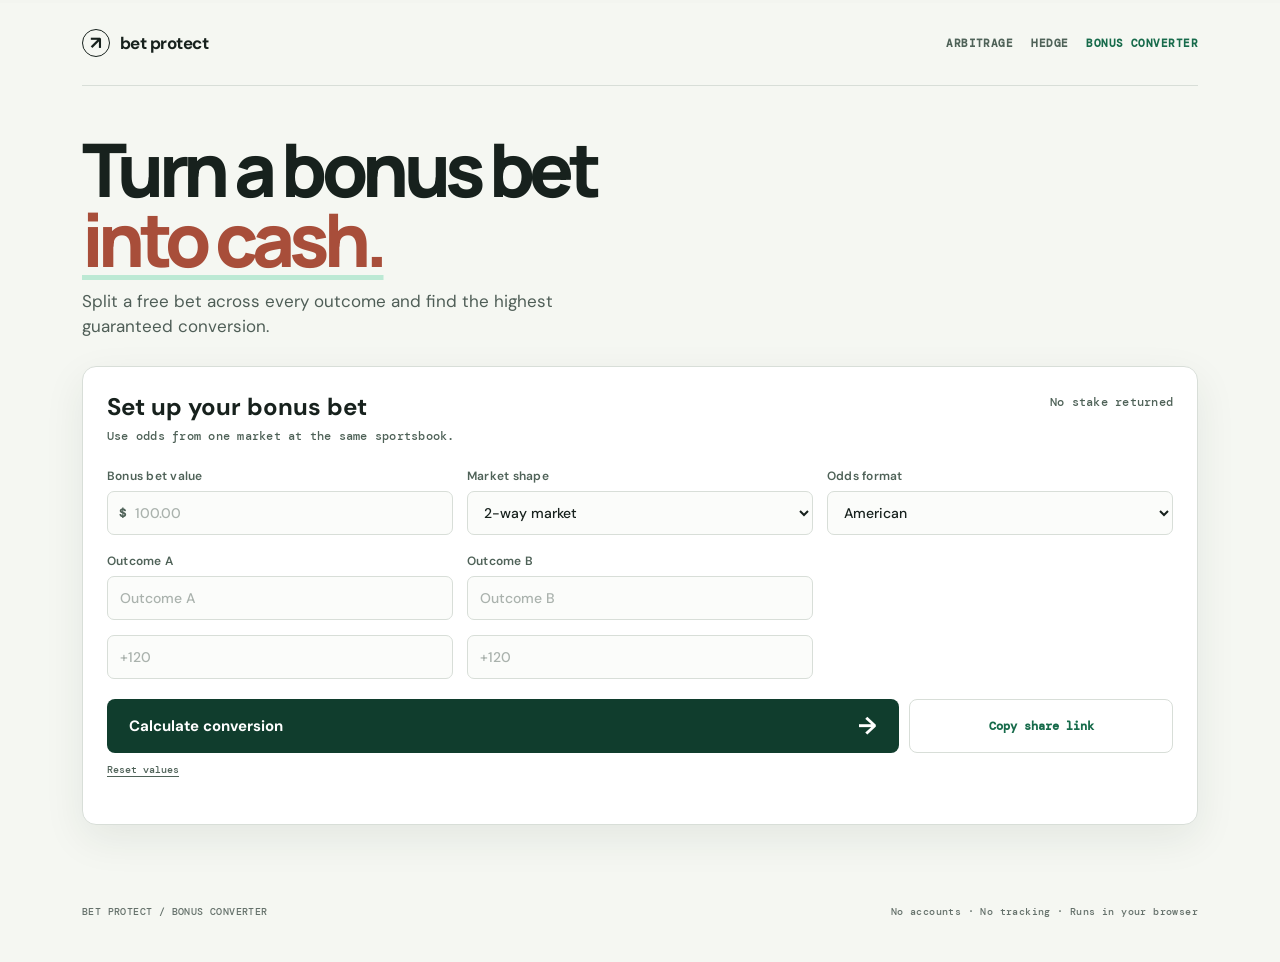
==== bonus.html @ 92ddc576 "added bonus bet conversion calc" ====
<!doctype html>
<html lang="en">
  <head>
    <meta charset="UTF-8" />
    <meta name="viewport" content="width=device-width, initial-scale=1" />
    <meta name="description" content="Maximize the conversion of a bonus bet across two-way and three-way markets." />
    <title>Bet Protect — Bonus bet converter</title>
    <link rel="icon" href="assets/favicon.svg" type="image/svg+xml" />
    <link rel="stylesheet" href="styles.css" />
  </head>
  <body>
    <main class="shell bonus-shell">
      <header class="topbar">
        <a class="brand" href="index.html"><span class="brand-mark" aria-hidden="true">↗</span><span>bet protect</span></a>
        <nav class="tool-nav" aria-label="Tools"><a href="index.html">Arbitrage</a><a href="hedge.html">Hedge</a><a class="active" href="bonus.html" aria-current="page">Bonus converter</a></nav>
      </header>
      <section class="intro bonus-intro" aria-labelledby="bonus-title">
        <div><h1 id="bonus-title">Turn a bonus bet<br /><em>into cash.</em></h1><p class="lede">Split a free bet across every outcome and find the highest guaranteed conversion.</p></div>
      </section>
      <form id="bonus-form" class="bonus-form" novalidate>
        <section class="panel bonus-input-panel" aria-label="Bonus bet details">
          <div class="section-heading"><div><h2>Set up your bonus bet</h2><p class="muted">Use odds from one market at the same sportsbook.</p></div><span class="muted">No stake returned</span></div>
          <div class="bonus-controls">
            <label class="field"><span>Bonus bet value</span><div class="input-prefix"><span>$</span><input id="bonus-amount" type="number" min="0.01" step="0.01" placeholder="100.00" required /></div></label>
            <label class="field"><span>Market shape</span><select id="market-shape"><option value="2">2-way market</option><option value="3">3-way market</option></select></label>
            <label class="field"><span>Odds format</span><select id="bonus-format"><option value="american">American</option><option value="decimal">Decimal</option></select></label>
          </div>
          <div id="bonus-outcomes" class="bonus-outcomes"></div>
          <div class="form-actions"><button class="calculate-button" type="submit"><span>Calculate conversion</span><span class="button-arrow" aria-hidden="true">→</span></button><button id="bonus-share-button" class="share-button" type="button">Copy share link</button><button id="bonus-reset" class="bonus-reset-button" type="button">Reset values</button><span id="bonus-share-status" class="share-status" role="status" aria-live="polite"></span><span id="bonus-error" class="share-status error-message" role="alert" aria-live="polite" hidden></span></div>
        </section>
      </form>
      <section id="bonus-results" class="bonus-results" aria-live="polite" hidden>
        <div class="results-heading"><div><h2>Conversion plan</h2><p id="bonus-result-note" class="result-note">The allocation equalizes your net profit whichever outcome wins.</p></div><span class="result-badge">GUARANTEED CONVERSION</span></div>
        <div class="bonus-hero panel"><div><span class="eyebrow">GUARANTEED CASH VALUE</span><strong id="guaranteed-cash">+$0.00</strong></div><div class="bonus-hero-stats"><span><small>Conversion rate</small><b id="conversion-rate">0.00%</b></span><span><small>Bonus value</small><b id="result-bonus">$0.00</b></span></div></div>
        <div id="bonus-result-grid" class="bonus-result-grid"></div>
        <details class="panel bonus-explainer"><summary><strong>How the conversion is calculated</strong><span class="muted">Math details</span><span class="disclosure-icon" aria-hidden="true"></span></summary><div id="bonus-math" class="bonus-math"></div></details>
      </section>
      <footer><span>BET PROTECT / BONUS CONVERTER</span><span>No accounts · No tracking · Runs in your browser</span></footer>
    </main>
    <script src="bonus.js"></script>
  </body>
</html>
---- styles.css ----
@import url('https://fonts.googleapis.com/css2?family=DM+Mono:wght@400;500&family=DM+Sans:wght@400;500;600;700&family=Manrope:wght@700;800&display=swap');

:root { --ink:#17211d; --muted:#4f6258; --line:#d8ded8; --paper:#f5f7f2; --surface:#fff; --mint:#bce9d4; --green:#176b4b; --deep:#103d2d; --coral:#ef7e62; --coral-ink:#a84e3a; --muted-light:#65716b; --shadow:0 14px 40px rgba(21,46,35,.08); }
* { box-sizing:border-box; }
html { scroll-behavior:smooth; }
body { margin:0; color:var(--ink); background:var(--paper); font-family:'DM Sans',system-ui,sans-serif; }
body::before { content:''; position:fixed; inset:0; pointer-events:none; opacity:.32; background:#eef2ec; clip-path:inset(0 0 99.7% 0); }
.shell { position:relative; max-width:1180px; margin:auto; padding:0 32px 44px; }
.topbar { height:86px; display:flex; align-items:center; justify-content:space-between; border-bottom:1px solid var(--line); }
.brand { display:flex; align-items:center; gap:10px; color:var(--ink); text-decoration:none; font-weight:700; letter-spacing:-.03em; font-size:17px; }
.tool-link { color:var(--green); text-decoration:none; font:500 11px 'DM Mono',monospace; }.tool-link:hover { color:var(--coral-ink); }
.brand-mark { display:grid; place-items:center; width:28px; height:28px; border:1px solid var(--ink); border-radius:50%; font-size:18px; line-height:1; }
.status,.muted { color:var(--muted); font:500 11px 'DM Mono',monospace; letter-spacing:.02em; }
.status { display:flex; align-items:center; gap:8px; }.status-dot { width:7px; height:7px; border-radius:50%; background:#43a976; }
.intro { display:flex; justify-content:flex-start; gap:42px; max-width:820px; padding:48px 0 36px; align-items:end; }
h1,h2,h3,p { margin-top:0; } h1 { margin-bottom:16px; font:800 clamp(44px,5.8vw,74px)/.94 Manrope,sans-serif; letter-spacing:-.075em; } h1 em { color:var(--coral); font-style:normal; }
.lede { max-width:520px; margin:0; font-size:17px; line-height:1.45; color:#4f5e57; }
.intro-note { max-width:270px; padding:17px 0 0 20px; border-left:1px solid var(--coral); color:var(--muted); font-size:13px; line-height:1.5; }.intro-note p { margin:0; }.intro-note strong { color:var(--ink); }.note-icon { display:block; margin-bottom:10px; color:var(--coral); font-size:20px; }
.market-grid { display:grid; grid-template-columns:minmax(0,1fr) 54px minmax(0,1fr); align-items:stretch; gap:10px; }.bet-panel,.panel { background:var(--surface); border:1px solid var(--line); border-radius:14px; box-shadow:var(--shadow); }.bet-panel { padding:28px; min-width:0; }.bet-panel legend { width:100%; padding:0; margin-bottom:25px; font-size:15px; font-weight:700; }.panel-index { margin-right:12px; color:var(--coral); font:500 11px 'DM Mono',monospace; }.versus { display:grid; place-items:center; color:var(--green); font:700 10px 'DM Mono',monospace; }.versus span { position:relative; isolation:isolate; display:grid; place-items:center; min-width:54px; min-height:42px; padding:9px 13px; letter-spacing:.08em; }.versus span::before,.versus span::after { content:""; position:absolute; inset:0; border:2px solid var(--mint); border-radius:47% 53% 51% 49% / 54% 46% 55% 45%; pointer-events:none; z-index:-1; }.versus span::before { transform:rotate(-7deg); }.versus span::after { inset:-2px -1px 1px -1px; border-width:1px; opacity:.8; border-radius:53% 47% 46% 54% / 47% 55% 45% 53%; transform:rotate(6deg); }
.field-grid { display:grid; grid-template-columns:1fr 1fr; gap:17px 14px; }.field { display:grid; gap:7px; min-width:0; }.field.full { grid-column:1/-1; }.field span:first-child { color:var(--muted); font-size:11px; font-weight:600; letter-spacing:.02em; }.field small { font-weight:400; color:#9aa39e; }
.bet-panel > .field-grid > .field:nth-child(2) { grid-column:1/-1; margin-top:4px; padding-top:18px; border-top:1px solid var(--line); }.bet-panel > .field-grid > .field:nth-child(2)::before { content:'Outcomes'; display:block; margin-bottom:4px; color:var(--green); font:500 10px 'DM Mono',monospace; text-transform:uppercase; letter-spacing:.1em; }.bet-panel > .field-grid > .field:nth-child(5) { grid-column:1/-1; margin-top:4px; padding-top:18px; border-top:1px solid var(--line); }.bet-panel > .field-grid > .field:nth-child(5)::before { content:'Boost settings'; display:block; margin-bottom:4px; color:var(--green); font:500 10px 'DM Mono',monospace; text-transform:uppercase; letter-spacing:.1em; }
.boost-math { grid-column:1/-1; display:block; margin-top:8px; padding:12px 14px; border-radius:8px; background:#e8f5ec; color:var(--green) !important; font:700 16px/1.35 'DM Mono',monospace !important; letter-spacing:-.03em; }
.second-outcome { margin-top:20px; padding-top:16px; border-top:1px solid var(--line); }.second-outcome-title { display:block; margin-bottom:12px; color:var(--green); font:500 10px 'DM Mono',monospace; text-transform:uppercase; letter-spacing:.08em; }.second-outcome-grid { display:grid; grid-template-columns:1.4fr 1fr; gap:12px; }.second-outcome-grid .field:nth-child(3) { display:none; }
.book-settings,.outcomes-settings { margin-top:22px; padding-top:18px; border-top:1px solid var(--line); }.subsection-label { display:block; color:var(--green); font:500 10px 'DM Mono',monospace; text-transform:uppercase; letter-spacing:.1em; }.subsection-label small { color:var(--muted); font:500 10px 'DM Mono',monospace; letter-spacing:0; text-transform:none; }.settings-row { display:grid; grid-template-columns:1fr 1fr 1fr; gap:12px; margin-top:12px; }.outcomes-heading { display:flex; justify-content:space-between; align-items:end; gap:12px; }.compact-format { display:grid; gap:6px; width:132px; }.compact-format span { color:var(--muted); font-size:10px; }.compact-format select { min-height:36px; padding:0 8px; font-size:12px; }.outcome-table-head { display:grid; grid-template-columns:1.4fr 1fr 1fr; gap:12px; margin-top:16px; padding:0 12px 6px; color:var(--muted); font:500 10px 'DM Mono',monospace; text-transform:uppercase; letter-spacing:.05em; }.outcome-table-head span:last-child { color:var(--green); }.outcome-row { display:grid; grid-template-columns:1.4fr 1fr 1fr; gap:12px; align-items:end; margin-top:8px; padding:12px; border:1px solid var(--line); border-radius:8px; background:#fbfcfa; }.outcome-row input { background:#fff; }.boosted-value { display:flex; align-items:center; min-height:44px; padding:0 12px; border-radius:7px; background:#e8f5ec; color:var(--green); font:700 16px 'DM Mono',monospace; }.boosted-value.updated { animation:value-pop .38s ease-out; }.outcomes-settings .boosted-preview { display:block; margin:14px 0 0; padding:12px 14px; border-radius:8px; background:#f5f8f4; color:#405048; font:500 13px/1.8 'DM Mono',monospace; letter-spacing:-.02em; white-space:normal; }.outcomes-settings .boosted-preview span { display:block; }.outcomes-settings .boosted-preview[hidden] { display:none !important; }.outcome-info { margin-left:4px; vertical-align:middle; }
.market-group + .market-group { margin-top:24px; padding-top:20px; border-top:1px solid var(--line); }.market-name { margin-bottom:14px; }.market-name input { background:#fff; }.add-market { position:relative; isolation:isolate; overflow:hidden; width:100%; margin-top:16px; padding:11px 14px; border:1px dashed var(--green); border-radius:7px; background:transparent; color:var(--green); cursor:pointer; font:600 12px 'DM Mono',monospace; transition:border-color .18s,color .18s,transform .18s; }.add-market::before { content:''; position:absolute; z-index:-1; top:-80%; bottom:-80%; left:-28%; width:22%; background:var(--mint); opacity:.8; transform:skewX(-18deg) translateX(0); transition:transform .65s cubic-bezier(.16,1,.3,1); }.add-market:hover { border-color:var(--green); color:var(--green); background:#f1fbf5; transform:translateY(-1px); }.add-market:hover::before { transform:skewX(-18deg) translateX(620%); }.remove-market { position:relative; isolation:isolate; overflow:hidden; align-self:flex-end; margin-top:14px; padding:5px 8px; border:1px solid var(--line); border-radius:6px; background:transparent; color:var(--muted); cursor:pointer; font:500 10px 'DM Mono',monospace; text-transform:uppercase; letter-spacing:.03em; transition:border-color .18s,color .18s,transform .18s; }.remove-market::before { content:''; position:absolute; z-index:-1; top:-80%; bottom:-80%; left:-28%; width:22%; background:var(--coral); opacity:.7; transform:skewX(-18deg) translateX(0); transition:transform .65s cubic-bezier(.16,1,.3,1); }.remove-market:hover { border-color:var(--coral); color:var(--coral-ink); background:#fff7f4; transform:translateY(-1px); }.remove-market:hover::before { transform:skewX(-18deg) translateX(620%); }
.market-group + .market-group .outcomes-heading { display:none; }
.market-group { display:flex; flex-direction:column; max-height:1200px; overflow:hidden; opacity:1; transition:max-height .32s cubic-bezier(.16,1,.3,1),opacity .22s ease,margin .32s ease,padding .32s ease; }.market-group.market-removing { max-height:0; opacity:0; margin-top:0; padding-top:0; }.market-group.market-enter { animation:market-enter .34s cubic-bezier(.16,1,.3,1) both; }.market-group .outcomes-heading { order:0; align-items:flex-start; min-height:36px; }.market-group .market-name { order:1; }.market-group .outcome-table-head { order:2; }.market-group .outcome-row { order:3; }.market-group .boosted-preview { order:4; }
@keyframes market-enter { from { opacity:0; transform:translateY(-10px); } to { opacity:1; transform:none; } }
.info-button { width:18px; height:18px; margin-left:4px; padding:0; border:1px solid var(--green); border-radius:50%; background:transparent; color:var(--green); cursor:pointer; font:700 11px/16px 'DM Sans',sans-serif; text-transform:none; }.boosted-preview { margin-left:10px; color:var(--muted); font:400 10px 'DM Mono',monospace; text-transform:none; letter-spacing:0; }
.boosted-line { display:flex; align-items:center; gap:8px; margin-top:14px; }.boosted-line .boost-math { flex:1; margin:0; }.boosted-line .info-button { flex:none; margin:0; }
.reset-book { position:relative; isolation:isolate; overflow:hidden; float:right; padding:5px 8px; border:1px solid var(--line); border-radius:6px; background:transparent; color:var(--muted); cursor:pointer; font:500 10px 'DM Mono',monospace; text-transform:uppercase; letter-spacing:.03em; transition:border-color .18s,color .18s,transform .18s; }.reset-book::before { content:''; position:absolute; z-index:-1; top:-80%; bottom:-80%; left:-28%; width:22%; background:var(--coral); opacity:.7; transform:skewX(-18deg) translateX(0); transition:transform .65s cubic-bezier(.16,1,.3,1); }.reset-book:hover { border-color:var(--coral); color:#a84e3a; background:#fff7f4; transform:translateY(-1px); }.reset-book:hover::before { transform:skewX(-18deg) translateX(620%); }
input,select { width:100%; min-height:44px; border:1px solid var(--line); border-radius:7px; background:#fbfcfa; color:var(--ink); padding:0 12px; outline:none; font:500 14px 'DM Sans',sans-serif; transition:border-color .18s,box-shadow .18s,background .18s; } input:focus,select:focus { border-color:var(--green); background:white; box-shadow:0 0 0 3px rgba(23,107,75,.12); } input::placeholder { color:#aab2ad; }.input-prefix,.input-suffix { position:relative; }.input-prefix > span,.input-suffix > span { position:absolute; top:50%; transform:translateY(-50%); color:var(--muted); font:500 12px 'DM Mono',monospace; z-index:1; }.input-prefix > span { left:12px; }.input-prefix input { padding-left:27px; }.input-suffix > span { right:12px; }.input-suffix input { padding-right:29px; }
.book-picker { position:relative; }.book-native-select { position:absolute; width:1px; height:1px; opacity:0; pointer-events:none; }.book-trigger { width:100%; min-height:44px; display:flex; align-items:center; gap:10px; padding:4px 12px 4px 8px; border:1px solid var(--line); border-radius:7px; background:#fbfcfa; color:var(--ink); cursor:pointer; text-align:left; font:500 14px 'DM Sans',sans-serif; }.book-trigger:focus,.book-picker.is-open .book-trigger { border-color:var(--green); background:white; box-shadow:0 0 0 3px rgba(23,107,75,.12); outline:none; }.book-logo { width:34px; height:34px; display:grid; place-items:center; flex:none; color:var(--coral); font:800 11px Manrope,sans-serif; letter-spacing:-.04em; pointer-events:none; overflow:hidden; }.book-logo img { width:34px; height:34px; display:block; object-fit:cover; border-radius:9px; }.logo-generic { width:34px; height:34px; border:1px solid #e0e5df; border-radius:9px; background:#fff4ef; }.book-chevron { width:8px; height:8px; flex:none; margin: -4px 2px 0 auto; border-right:1.5px solid var(--muted); border-bottom:1.5px solid var(--muted); transform:rotate(45deg); font-size:0; }.book-menu { position:absolute; z-index:10; top:calc(100% + 6px); left:0; right:0; display:none; padding:6px; border:1px solid var(--line); border-radius:9px; background:white; box-shadow:0 16px 34px rgba(21,46,35,.15); }.book-picker.is-open .book-menu { display:grid; gap:2px; }.book-option { display:flex; align-items:center; gap:10px; width:100%; padding:6px; border:0; border-radius:6px; background:transparent; color:var(--ink); cursor:pointer; text-align:left; font:500 13px 'DM Sans',sans-serif; }.book-option:hover,.book-option[aria-selected="true"] { background:#eef6f0; }.book-option .book-logo { width:30px; height:30px; }.book-option .book-logo img { width:30px; height:30px; }
.controls { display:flex; align-items:center; justify-content:space-between; gap:34px; margin-top:20px; padding:20px 25px; }.control-copy { display:flex; gap:12px; align-items:flex-start; }.control-copy strong { font-size:14px; }.control-copy p { margin:4px 0 0; color:var(--muted); font-size:12px; }.control-fields { display:flex; gap:15px; width:390px; }.control-fields .field { flex:1; }.form-actions { display:grid; grid-template-columns:3fr 1fr; gap:10px; align-items:center; margin-top:20px; }.calculate-button { position:relative; isolation:isolate; overflow:hidden; width:100%; height:54px; padding:19px 22px; border:0; border-radius:8px; background:var(--deep); color:white; display:flex; justify-content:space-between; align-items:center; cursor:pointer; font:700 15px 'DM Sans',sans-serif; transition:transform .18s,background .18s,box-shadow .18s; }.calculate-button::before { content:''; position:absolute; z-index:-1; top:-40%; bottom:-40%; left:-28%; width:22%; background:var(--mint); opacity:.75; transform:skewX(-18deg) translateX(0); transition:transform .65s cubic-bezier(.16,1,.3,1); }.calculate-button:hover { background:var(--green); transform:translateY(-2px); box-shadow:0 12px 24px rgba(16,61,45,.18); }.calculate-button:hover::before { transform:skewX(-18deg) translateX(620%); }.calculate-button > span { position:relative; z-index:1; }.button-arrow { font-size:24px; line-height:12px; }.share-button { width:100%; height:54px; padding:0 18px; border:1px solid var(--line); border-radius:8px; background:#fff; color:var(--green); cursor:pointer; font:600 12px 'DM Mono',monospace; transition:background .18s,border-color .18s,transform .18s; }.share-button:hover { background:#edf8f0; border-color:#8bd8ae; transform:translateY(-1px); }.share-status { grid-column:1/-1; min-height:14px; color:var(--green); font:500 10px 'DM Mono',monospace; }
.results { padding-top:86px; animation:rise .55s ease-out both; }.results-heading { display:flex; justify-content:space-between; align-items:end; gap:24px; margin-bottom:18px; }.results-heading h2 { margin:0; font:800 38px/1 Manrope,sans-serif; letter-spacing:-.06em; }.result-note { margin:9px 0 0; color:var(--muted); font-size:13px; }.badge,.check-status { display:inline-flex; align-items:center; padding:8px 10px; border-radius:99px; color:var(--green); background:#dff4e9; font:500 10px 'DM Mono',monospace; text-transform:uppercase; letter-spacing:.04em; }.badge.no-arb { color:#8c4a32; background:#ffeadf; }.hero-result.locked { box-shadow:0 0 0 4px rgba(188,233,212,.42), 0 18px 42px rgba(16,61,45,.16); transform:translateY(-2px); }
@keyframes value-pop { 0% { transform:scale(.96); opacity:.45; } 70% { transform:scale(1.03); } 100% { transform:scale(1); opacity:1; } }
@media (prefers-reduced-motion: reduce) { *,*::before,*::after { scroll-behavior:auto !important; animation-duration:.01ms !important; animation-iteration-count:1 !important; transition-duration:.01ms !important; }.calculate-button:hover { transform:none; box-shadow:none; }.calculate-button::before { display:none; } }
.hero-result { display:flex; justify-content:space-between; align-items:end; padding:30px 32px; background:var(--deep); color:white; border-color:var(--deep); }.result-label { display:block; color:#9bcbb4; text-transform:uppercase; font:500 10px 'DM Mono',monospace; letter-spacing:.12em; }.hero-result strong { display:block; margin-top:8px; font:800 clamp(42px,6vw,70px)/.9 Manrope,sans-serif; letter-spacing:-.07em; }.result-side { text-align:right; }.result-side strong { font-size:30px; }.result-side .muted { display:block; margin-top:11px; color:#9bcbb4; }
.stake-grid { display:grid; grid-template-columns:1fr 1fr .75fr; gap:12px; margin-top:12px; }.stake-card,.total-staked { padding:22px; background:white; border:1px solid var(--line); border-radius:12px; }.stake-card-head { display:flex; justify-content:space-between; gap:8px; color:var(--muted); font-size:11px; }.stake-book { display:flex; align-items:center; gap:7px; }.stake-book .book-logo { width:24px; height:24px; flex:0 0 24px; font-size:9px; }.stake-label { color:var(--green); font:500 10px 'DM Mono',monospace; text-transform:uppercase; }.stake-card > strong { display:block; margin-top:22px; font:800 34px Manrope,sans-serif; letter-spacing:-.06em; }.stake-card p { margin:5px 0 10px; color:var(--muted); font-size:13px; }.stake-meta { display:flex; align-items:center; justify-content:space-between; gap:12px; }.effective-odds { color:var(--green); font:500 10px 'DM Mono',monospace; }.boost-used { margin:0; color:var(--coral-ink); font:600 11px 'DM Mono',monospace; text-align:right; white-space:nowrap; }.total-staked { align-self:stretch; display:flex; flex-direction:column; justify-content:center; }.total-staked span { color:var(--muted); font-size:12px; }.total-staked strong { margin-top:5px; font:700 25px Manrope,sans-serif; }
.stake-book { min-width:0; }.stake-book > span:last-child { min-width:0; overflow:hidden; text-overflow:ellipsis; white-space:nowrap; }
.result-graph { position:relative; }
.analysis-grid { display:grid; grid-template-columns:1.25fr .75fr; gap:12px; margin-top:12px; }.outcome-panel,.warnings-panel { padding:24px; }.section-heading { display:flex; align-items:center; justify-content:space-between; gap:16px; margin-bottom:20px; }.section-heading > div { display:flex; align-items:center; }.section-heading h3 { margin:0; font-size:15px; }.check-status { color:#8c5d2e; background:#fff0d8; }.warning-intro { margin:0 0 14px; color:var(--muted); font-size:13px; line-height:1.45; }.warnings-panel ul { padding:0 0 0 17px; margin:0; color:#4f5e57; font-size:12px; line-height:1.65; }.warnings-panel li::marker { color:var(--coral); } table { width:100%; border-collapse:collapse; font-size:13px; } th { padding:0 0 11px; color:var(--muted); text-align:left; font:500 10px 'DM Mono',monospace; text-transform:uppercase; letter-spacing:.04em; } th:not(:first-child),td:not(:first-child) { text-align:right; } td { padding:15px 0; border-top:1px solid var(--line); } .positive { color:var(--green); font-weight:700; }.negative { color:#b44d38; }.disclaimer { margin:20px 0 0; color:var(--muted); font-size:11px; line-height:1.5; }
.scenario-brand { display:inline-flex; align-items:center; gap:9px; }.analysis-logo { position:static; transform:none; width:38px; height:34px; display:inline-grid; place-items:center; flex:none; color:var(--coral); font:800 10px Manrope,sans-serif; overflow:hidden; }.analysis-logo img { width:34px; height:34px; object-fit:cover; border-radius:9px; }.analysis-logo.logo-generic { width:34px; height:34px; border:1px solid #e0e5df; border-radius:9px; background:#fff4ef; }.math-breakdown { display:grid; grid-template-columns:1fr 1fr; gap:10px; margin-top:17px; padding-top:16px; border-top:1px solid var(--line); }.math-breakdown > div { display:grid; gap:6px; padding:12px; border-radius:8px; background:#f5f8f4; }.math-breakdown span { color:var(--green); font:500 10px 'DM Mono',monospace; text-transform:uppercase; letter-spacing:.05em; }.math-breakdown code { color:#56645d; font:400 11px/1.45 'DM Mono',monospace; white-space:normal; }
footer { display:flex; justify-content:space-between; gap:20px; padding-top:80px; color:#9aa39e; font:500 10px 'DM Mono',monospace; letter-spacing:.04em; }
.pairing-panel { margin-top:12px; padding:24px; }.pairing-row { width:100%; display:grid; grid-template-columns:1fr auto auto; gap:18px; align-items:center; padding:14px 0; border:0; border-top:1px solid var(--line); background:transparent; color:var(--ink); font:inherit; font-size:13px; text-align:left; cursor:pointer; transition:background .18s ease, padding .18s ease, box-shadow .18s ease; }.pairing-row:hover { padding-left:10px; padding-right:10px; background:#f5faf6; }.pairing-row.selected { padding-left:10px; padding-right:10px; background:#edf8f0; box-shadow:inset 3px 0 0 var(--green); }.pairing-row.recommended { color:var(--green); }.pairing-row strong { font:700 13px 'DM Mono',monospace; }.pairing-label { display:flex; align-items:center; gap:9px; }.pairing-tag { padding:4px 7px; border-radius:99px; background:#dff4e9; color:var(--green); font:500 9px 'DM Mono',monospace; text-transform:uppercase; }
.collapse-toggle { display:grid; place-items:center; width:28px; height:18px; margin:6px auto -6px; padding:0; border:0; background:transparent; color:var(--muted); cursor:pointer; }.collapse-toggle span { width:7px; height:7px; border-right:1.5px solid currentColor; border-bottom:1.5px solid currentColor; transform:rotate(225deg) translate(-1px,-1px); transition:transform .28s cubic-bezier(.16,1,.3,1),color .18s ease; }.collapse-toggle:hover { color:var(--green); }.pairing-panel .warning-intro { max-height:80px; overflow:hidden; margin-bottom:16px; transition:max-height .32s cubic-bezier(.16,1,.3,1),opacity .22s ease,margin .32s ease; }.pairing-panel #pairing-results { max-height:1600px; overflow:hidden; opacity:1; transition:max-height .42s cubic-bezier(.16,1,.3,1),opacity .22s ease; }.pairing-panel .pairing-row { transition:background .18s ease,padding .18s ease,box-shadow .18s ease,opacity .24s ease,transform .32s cubic-bezier(.16,1,.3,1); }.pairing-panel.is-collapsed .warning-intro { max-height:0; opacity:0; margin-bottom:0; }.pairing-panel.is-collapsed #pairing-results { max-height:58px; }.pairing-panel.is-collapsed #pairing-results .pairing-row:not(.selected) { opacity:0; transform:translateY(-8px); pointer-events:none; }.pairing-panel.is-collapsed .collapse-toggle span { transform:rotate(45deg) translate(-1px,-1px); }.pairing-panel.is-collapsed .collapse-toggle { margin-top:4px; }
.intro h1 em { color:var(--coral-ink); text-decoration:underline; text-decoration-thickness:5px; text-underline-offset:8px; text-decoration-color:var(--mint); }
.logo-generic { color:var(--coral-ink); }
.field small, footer { color:var(--muted-light); }
.reset-book:hover { color:var(--coral-ink); }
.badge.no-arb,.negative { color:var(--coral-ink); }
.warnings-panel li::marker { color:var(--coral-ink); }
@keyframes rise { from { opacity:0; transform:translateY(16px); } to { opacity:1; transform:none; } }
@media (max-width:760px) { .shell { padding:0 17px 30px; }.topbar { height:68px; }.status { font-size:9px; }.intro { display:block; padding:34px 0 26px; }.intro h1 { font-size:46px; margin-bottom:15px; }.lede { font-size:16px; line-height:1.45; }.intro-note { max-width:none; margin-top:30px; padding:14px 0 0; border-left:0; border-top:1px solid var(--coral); }.market-grid { display:block; }.versus { height:56px; }.bet-panel { padding:22px 18px; }.controls { display:block; padding:18px; }.control-fields { width:auto; margin-top:18px; }.results { padding-top:58px; }.results-heading { display:block; }.results-heading h2 { font-size:32px; margin-bottom:15px; }.hero-result { padding:24px 20px; }.hero-result strong { font-size:48px; }.result-side strong { font-size:25px; }.stake-grid,.analysis-grid { grid-template-columns:1fr; }.total-staked { padding:18px 22px; flex-direction:row; justify-content:space-between; align-items:center; }.total-staked strong { margin:0; }.graph-row { grid-template-columns:95px 1fr 72px; gap:8px; }.graph-value { font-size:10px; }.math-breakdown { grid-template-columns:1fr; }.settings-row { grid-template-columns:1fr; }.outcome-table-head,.outcome-row { grid-template-columns:1.2fr 1fr 1fr; gap:7px; }.outcome-row { padding:9px; }.boosted-value { padding:0 7px; font-size:12px; }.pairing-row { grid-template-columns:1fr auto; }.pairing-row .pairing-tag { grid-column:1/-1; grid-row:1; justify-self:start; }footer { display:block; padding-top:56px; line-height:2; } }

/* Typesetting pass: keep measurements monospace while lifting operational copy. */
.status,.muted { font-size:12px; }
.field span:first-child,.compact-format span { font-size:12px; }
.warning-intro,.result-note { line-height:1.55; }
.warnings-panel ul { font-size:13px; line-height:1.7; }
.disclaimer { font-size:12px; }
.math-breakdown span { font-size:11px; }
.math-breakdown code { font-size:12px; line-height:1.55; }
.pairing-row { line-height:1.45; }
.hedge-intro { max-width:760px; }.hedge-form { margin-top:8px; }.hedge-input-grid { padding:24px; }.hedge-fields { display:grid; grid-template-columns:1fr 1fr; gap:17px 14px; }.hedge-bias { display:grid; grid-template-columns:1fr auto; gap:6px 18px; align-items:center; margin-top:24px; padding-top:20px; border-top:1px solid var(--line); }.hedge-bias p { margin:5px 0 0; color:var(--muted); font-size:13px; }.hedge-bias output { color:var(--green); font:600 12px 'DM Mono',monospace; text-align:right; }.hedge-bias input[type=range] { grid-column:1/-1; width:100%; min-height:0; height:6px; accent-color:var(--green); padding:0; border:0; background:var(--mint); box-shadow:none; }.bias-scale { grid-column:1/-1; display:flex; justify-content:space-between; color:var(--muted); font:500 10px 'DM Mono',monospace; }.hedge-input-grid > .calculate-button { margin-top:24px; }.hedge-input-grid > .error-message { margin:12px 0 0; }.hedge-results { padding-top:64px; animation:rise .45s ease-out both; }.hedge-options { display:grid; grid-template-columns:repeat(3,1fr); gap:12px; }.hedge-option { padding:22px; border:1px solid var(--line); border-radius:12px; background:#fff; box-shadow:var(--shadow); }.hedge-option.recommended { border-color:#9bd5b8; box-shadow:0 0 0 3px rgba(188,233,212,.48),var(--shadow); }.hedge-option-head { display:flex; justify-content:space-between; gap:12px; align-items:start; }.hedge-option-head p { margin:7px 0 0; color:var(--muted); font-size:12px; line-height:1.4; }.hedge-option-head strong { color:var(--green); font:800 27px Manrope,sans-serif; letter-spacing:-.05em; }.hedge-outcomes { display:grid; gap:10px; margin-top:24px; padding-top:16px; border-top:1px solid var(--line); color:var(--muted); font-size:12px; }.hedge-outcomes span { display:flex; justify-content:space-between; gap:10px; }.hedge-outcomes b { color:var(--ink); font:700 12px 'DM Mono',monospace; }.hedge-explainer { margin-top:12px; padding:24px; }.hedge-math { margin:0; color:var(--green); font:500 13px/1.7 'DM Mono',monospace; }
@media (max-width:760px) { .hedge-fields,.hedge-options { grid-template-columns:1fr; }.hedge-input-grid,.hedge-explainer { padding:18px; } }
@media (max-width:390px) { .field-grid { grid-template-columns:1fr; }.field.full { grid-column:auto; }.control-fields { display:grid; grid-template-columns:1fr; }.intro h1 { font-size:46px; } }
.hedge-chart-panel { margin-top: 1.25rem; padding: 24px; }
.hedge-chart-wrap { position: relative; height: 22rem; margin: 1.25rem 0 .25rem; }
.hedge-option.unavailable { opacity: .72; }
.hedge-option[data-strategy] { cursor: pointer; transition: transform .18s ease, box-shadow .18s ease, border-color .18s ease; }
.hedge-option[data-strategy] { position: relative; isolation: isolate; overflow: hidden; }
.hedge-option[data-strategy] > * { position: relative; z-index: 1; }
.hedge-option[data-strategy]::before { content:''; position:absolute; z-index:0; top:-55%; bottom:-55%; left:-28%; width:18%; opacity:0; transform:skewX(-18deg) translateX(0); pointer-events:none; }
.hedge-option.current::before { background:var(--coral); }
.hedge-option.balanced::before { background:var(--mint); }
.hedge-option.opposing::before { background:var(--green); }
.hedge-option[data-strategy]:hover::before, .hedge-option[data-strategy]:focus-visible::before { animation:hedge-card-sweep .65s cubic-bezier(.16,1,.3,1) both; }
@keyframes hedge-card-sweep { 0% { opacity:0; transform:skewX(-18deg) translateX(0); } 12% { opacity:.42; } 86% { opacity:.42; } 100% { opacity:0; transform:skewX(-18deg) translateX(820%); } }
.hedge-option[data-strategy]:hover, .hedge-option[data-strategy]:focus-visible, .hedge-option.is-active { transform: translateY(-2px); outline: none; }
.hedge-option.current[data-strategy]:hover, .hedge-option.current[data-strategy]:focus-visible, .hedge-option.current.is-active { border-color: var(--coral); box-shadow: 0 0 0 3px rgba(239,118,94,.2),var(--shadow); }
.hedge-option.balanced[data-strategy]:hover, .hedge-option.balanced[data-strategy]:focus-visible, .hedge-option.balanced.is-active { border-color: #69c99a; box-shadow: 0 0 0 3px rgba(105,201,154,.22),var(--shadow); }
.hedge-option.balanced.recommended.is-active { border-color: #69c99a; box-shadow: 0 0 0 3px rgba(105,201,154,.22),var(--shadow); transform: translateY(-2px); }
.hedge-option.opposing[data-strategy]:hover, .hedge-option.opposing[data-strategy]:focus-visible, .hedge-option.opposing.is-active { border-color: var(--green); box-shadow: 0 0 0 3px rgba(8,115,79,.2),var(--shadow); }
.hedge-option.current { border-top: 4px solid var(--coral); }
.hedge-option.balanced { border-top: 4px solid var(--mint); }
.hedge-option.balanced.recommended { border: 1px solid var(--line); border-top: 4px solid var(--mint); box-shadow: var(--shadow); }
.hedge-option.balanced .stake-label { color: #4eae7d; }
.hedge-option.opposing { border-top: 4px solid var(--green); }
.hedge-stake-result, .hedge-guarantee { display:flex; justify-content:space-between; align-items:baseline; gap:12px; }
.hedge-stake-result { margin-top:20px; padding-bottom:15px; border-bottom:1px solid var(--line); color:var(--muted); font:500 11px 'DM Mono',monospace; }
.hedge-stake-result strong { color:var(--ink); font:800 25px Manrope,sans-serif; letter-spacing:-.04em; }
.hedge-guarantee { display:grid; grid-template-columns:1fr auto; margin-top:16px; color:var(--muted); font-size:12px; }
.hedge-guarantee strong { color:var(--green); font:800 23px Manrope,sans-serif; letter-spacing:-.04em; }
.hedge-guarantee small { grid-column:1/-1; margin-top:5px; color:var(--muted); font:500 10px 'DM Mono',monospace; }
.hedge-option.current .hedge-guarantee strong { color:var(--coral-ink); }
.hedge-option.current .stake-label { color:var(--coral-ink); }
.hedge-option.balanced .hedge-guarantee { position:relative; }
.hedge-option.balanced .hedge-guarantee strong { color:var(--green); }
.hedge-option.balanced .hedge-guarantee strong { position:relative; z-index:0; padding:0 5px; }
.hedge-option.balanced .hedge-guarantee strong::before { content:''; position:absolute; z-index:-1; left:-3px; right:-3px; top:43%; height:58%; border-radius:48% 42% 52% 38%; background:var(--mint); transform:rotate(-2deg) skewX(-10deg); }
.hedge-option.opposing .hedge-guarantee strong { color:var(--green); }
.hedge-outcomes .potential { color:var(--coral-ink); }
.hedge-option.opposing .hedge-outcomes .potential { color:var(--green); }
.hedge-outcomes .potential b { color:inherit; }
.hedge-outcomes .potential b { position:relative; z-index:0; padding:0 5px; }
.hedge-outcomes .potential b::before { content:''; position:absolute; z-index:-1; left:-3px; right:-3px; top:43%; height:58%; border-radius:48% 42% 52% 38%; background:#ffd8cf; transform:rotate(-2deg) skewX(-10deg); }
.hedge-option.opposing .hedge-outcomes .potential b::before { background:var(--mint); }
.custom-stake-card { display:grid; grid-template-columns:1.2fr repeat(3,1fr); gap:12px; margin-top:18px; padding:14px 16px; border-top:1px solid var(--line); background:#f5f8f4; }
.custom-stake-card > div { display:grid; gap:5px; }
.custom-stake-card span { color:var(--muted); font:500 10px 'DM Mono',monospace; text-transform:uppercase; letter-spacing:.04em; }
.custom-stake-card strong { color:var(--ink); font:800 22px Manrope,sans-serif; letter-spacing:-.04em; }
.custom-stake-card em { color:var(--green); font:600 10px 'DM Mono',monospace; font-style:normal; text-transform:uppercase; letter-spacing:.04em; }
.custom-stake-card b { color:var(--green); font:700 13px 'DM Mono',monospace; }
.custom-stake-warning { display:block; margin-top:4px; color:var(--coral-ink); font:600 11px 'DM Mono',monospace; }
@media (max-width:760px) { .custom-stake-card { grid-template-columns:1fr 1fr; }.custom-stake-warning { grid-column:1/-1; grid-row:auto; } }
.hedge-math { line-height: 1.8; }
.hedge-chart-panel h2, .hedge-explainer h2 { margin: 0; font-size: 18px; letter-spacing: -.03em; }
.hedge-chart-help { display:flex; align-items:center; gap:7px; color:var(--muted); font:500 10px 'DM Mono',monospace; }
.hedge-chart-help .muted { margin-left:10px; }
.hedge-region-key { width:14px; height:10px; display:inline-block; border:1px solid rgba(23,107,75,.18); background:rgba(188,233,212,.65); }
.hedge-chart-panel .section-heading, .hedge-explainer .section-heading { margin-bottom: 0; }
.hedge-explainer { padding-top: 22px; padding-bottom: 22px; }
@media (max-width:760px) { .hedge-chart-panel { padding: 18px; }.hedge-chart-panel .section-heading { align-items:flex-start; }.hedge-chart-help { flex-wrap:wrap; justify-content:flex-end; max-width:190px; text-align:right; }.hedge-chart-help .muted { width:100%; margin-left:0; }.hedge-chart-wrap { height: 18rem; margin-left: 0; margin-right: 0; } }
.hedge-explainer { padding: 0; overflow: hidden; }
.hedge-explainer summary { display:flex; align-items:center; gap:16px; padding:20px 24px; cursor:pointer; list-style:none; }
.hedge-explainer summary::-webkit-details-marker { display:none; }
.hedge-explainer summary strong { display:block; color:var(--ink); font:800 15px Manrope,sans-serif; letter-spacing:-.02em; }
.hedge-explainer summary .muted { margin-left:auto; }
.hedge-disclosure-icon { width:10px; height:10px; flex:none; border-right:1.5px solid var(--green); border-bottom:1.5px solid var(--green); transform:rotate(45deg) translateY(-3px); transition:transform .25s cubic-bezier(.16,1,.3,1); }
.hedge-explainer[open] .hedge-disclosure-icon { transform:rotate(225deg) translate(-1px,-1px); }
.hedge-explainer-body { padding:0 24px 24px; border-top:1px solid var(--line); }
.hedge-explainer .hedge-math { margin:0; padding-top:20px; }
.hedge-option strong, .hedge-math { font-variant-numeric: tabular-nums lining-nums; }
.hedge-stake-result strong, .hedge-guarantee strong { line-height: 1; }
.hedge-outcomes b { font-variant-numeric: tabular-nums; }
@media (max-width:760px) { .hedge-explainer summary { padding:18px; }.hedge-explainer-body { padding:0 18px 18px; }.hedge-explainer .hedge-math { padding-top:16px; } }
.strategy-panel { margin-top:12px; padding:18px 24px; }
.strategy-controls { display:grid; grid-template-columns:1.2fr 1fr 1fr; gap:14px; }
.strategy-controls [hidden] { display:none; }
.mode-field { display:grid; gap:7px; min-width:0; }
.field-label { color:var(--muted); font-size:12px; font-weight:600; letter-spacing:.02em; }
.mode-toggle { position:relative; display:flex; align-items:center; gap:9px; width:100%; min-height:44px; padding:5px 10px; border:1px solid var(--line); border-radius:7px; background:#fbfcfa; color:var(--ink); cursor:pointer; text-align:left; font:inherit; transition:border-color .18s,background .18s,box-shadow .18s; }
.mode-toggle:hover,.mode-toggle:focus-visible { border-color:var(--green); background:#fff; box-shadow:0 0 0 3px rgba(23,107,75,.12); outline:none; }
.mode-icon { display:none; color:var(--green); line-height:1; }.mode-icon svg { width:20px; height:20px; display:block; fill:none; stroke:currentColor; stroke-width:1.7; stroke-linecap:round; stroke-linejoin:round; }
.mode-icon.mode-lock { display:block; }
.mode-toggle.is-protect .mode-icon.mode-lock { display:none; }.mode-toggle.is-protect .mode-icon.mode-shield { display:block; color:var(--coral-ink); }
.mode-toggle-copy { display:grid; gap:2px; min-width:0; }.mode-toggle-copy strong { font:700 12px 'DM Sans',sans-serif; }.mode-toggle-copy small { color:var(--muted); font:500 10px 'DM Mono',monospace; }
.mode-toggle-track { width:30px; height:16px; flex:none; margin-left:auto; padding:2px; border-radius:99px; background:#dfe7e1; }.mode-toggle-track span { display:block; width:12px; height:12px; border-radius:50%; background:var(--green); transition:transform .2s cubic-bezier(.16,1,.3,1),background .2s; }.mode-toggle.is-protect .mode-toggle-track { background:#ffe4dc; }.mode-toggle.is-protect .mode-toggle-track span { background:var(--coral-ink); transform:translateX(14px); }
@media (max-width:760px) { .strategy-panel { padding:18px; }.strategy-controls { grid-template-columns:1fr; } }

.tool-nav { display:flex; gap:18px; align-items:center; font:600 11px 'DM Mono',monospace; text-transform:uppercase; letter-spacing:.04em; }
.tool-nav a { color:var(--muted); text-decoration:none; }.tool-nav a:hover,.tool-nav a.active { color:var(--green); }
.bonus-controls { display:grid; grid-template-columns:1fr 1fr 1fr; gap:14px; margin-top:22px; }
.bonus-input-panel { padding:24px; }
.bonus-input-panel .section-heading { margin-bottom:0; align-items:flex-start; }
.bonus-input-panel .section-heading > div { display:grid; gap:6px; align-items:start; }
.bonus-input-panel .section-heading h2 { margin:0; }
.bonus-input-panel .section-heading p { margin:0; line-height:1.45; }
.bonus-input-panel .section-heading > .muted { padding-top:3px; text-align:right; white-space:nowrap; }
.bonus-intro { padding-bottom:28px; }
.bonus-results { padding-top:56px; animation:rise .45s ease-out both; }
.bonus-results .results-heading { margin-bottom:20px; }
.bonus-outcomes { display:grid; grid-template-columns:repeat(3,1fr); gap:14px; margin-top:18px; }
.bonus-outcome { min-width:0; }.bonus-outcome input { min-width:0; }.bonus-odds-input { margin-top:8px; }
.bonus-odds-input input { width:100%; }
.bonus-hero { display:flex; justify-content:space-between; align-items:end; padding:30px 34px; background:var(--deep); color:#fff; border-color:var(--deep); }
.bonus-hero .eyebrow { display:block; color:#a9d9c1; font:600 11px 'DM Mono',monospace; letter-spacing:.08em; }.bonus-hero > div:first-child { display:grid; gap:8px; }.bonus-hero strong { font:800 clamp(3.5rem,8vw,6rem) Manrope,sans-serif; letter-spacing:-.07em; line-height:.9; }.bonus-hero-stats { display:flex; gap:34px; text-align:right; }.bonus-hero-stats span { display:grid; gap:5px; }.bonus-hero-stats small { color:#a9d9c1; font:600 10px 'DM Mono',monospace; text-transform:uppercase; }.bonus-hero-stats b { font:800 24px Manrope,sans-serif; }
.result-badge { color:var(--green); background:var(--mint); border-radius:999px; padding:9px 13px; font:600 10px 'DM Mono',monospace; letter-spacing:.04em; }
.bonus-result-grid { display:grid; grid-template-columns:repeat(3,1fr); gap:14px; margin-top:14px; }.bonus-result-card { display:grid; grid-template-columns:auto 1fr; gap:12px 14px; padding:22px; border:1px solid var(--line); border-radius:14px; background:#fff; box-shadow:var(--shadow); }.bonus-card-index { display:grid; place-items:center; width:30px; height:30px; border-radius:50%; background:var(--coral); color:#fff; font:700 12px 'DM Mono',monospace; }.bonus-result-card h3 { margin:0; font-size:18px; }.bonus-result-card p { margin:5px 0 0; color:var(--muted); font:500 11px 'DM Mono',monospace; }.bonus-allocation,.bonus-outcome-profit { grid-column:1/-1; display:flex; justify-content:space-between; align-items:baseline; border-top:1px solid var(--line); padding-top:14px; }.bonus-allocation small,.bonus-outcome-profit small { color:var(--muted); font:600 10px 'DM Mono',monospace; text-transform:uppercase; }.bonus-allocation strong { color:var(--ink); font:800 25px Manrope,sans-serif; }.bonus-outcome-profit b { color:var(--green); font:800 19px Manrope,sans-serif; }.bonus-explainer { margin-top:14px; padding:0; overflow:hidden; }.bonus-explainer summary { display:flex; align-items:center; gap:16px; padding:20px 24px; cursor:pointer; list-style:none; }.bonus-explainer summary::-webkit-details-marker { display:none; }.bonus-explainer summary .muted { margin-left:auto; }.disclosure-icon { width:10px; height:10px; border-right:1.5px solid var(--green); border-bottom:1.5px solid var(--green); transform:rotate(45deg) translateY(-3px); }.bonus-explainer[open] .disclosure-icon { transform:rotate(225deg) translate(-1px,-1px); }.bonus-math { border-top:1px solid var(--line); padding:20px 24px; line-height:1.8; }.bonus-math p { margin:0 0 18px; }.bonus-math p:last-child { margin-bottom:0; }
.bonus-reset-button { grid-column:1/-1; justify-self:start; padding:0; border:0; background:none; color:var(--muted); cursor:pointer; font:500 10px 'DM Mono',monospace; text-decoration:underline; text-underline-offset:3px; }.bonus-reset-button:hover { color:var(--coral-ink); }.bonus-share-status { grid-column:1/-1; }
@media (max-width:760px) { .tool-nav { gap:9px; font-size:9px; }.bonus-intro { padding-bottom:20px; }.bonus-input-panel { padding:18px; }.bonus-input-panel .section-heading > .muted { padding-top:2px; font-size:9px; }.bonus-controls,.bonus-outcomes,.bonus-result-grid { grid-template-columns:1fr; }.bonus-hero { display:grid; gap:24px; padding:24px 20px; }.bonus-hero-stats { justify-content:space-between; text-align:left; }.bonus-result-card { padding:18px; }.bonus-results { padding-top:44px; }.bonus-results .results-heading { margin-bottom:16px; }.bonus-explainer summary { padding:18px; }.bonus-math { padding:18px; } }
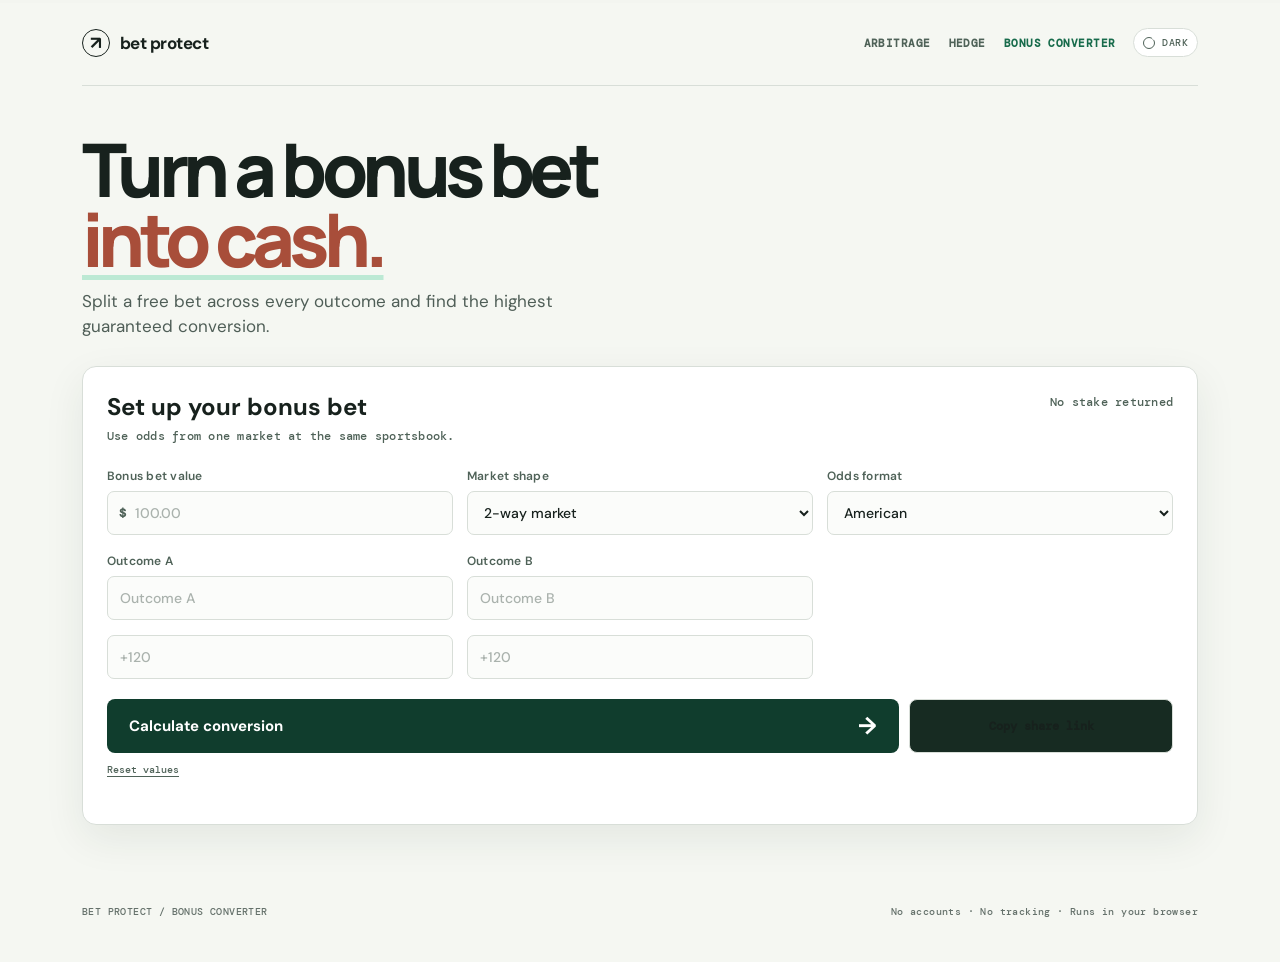
==== commit 131ee027: "dark mode" ====
--- a/bonus.html
+++ b/bonus.html
@@ -12,7 +12,7 @@
     <main class="shell bonus-shell">
       <header class="topbar">
         <a class="brand" href="index.html"><span class="brand-mark" aria-hidden="true">↗</span><span>bet protect</span></a>
-        <nav class="tool-nav" aria-label="Tools"><a href="index.html">Arbitrage</a><a href="hedge.html">Hedge</a><a class="active" href="bonus.html" aria-current="page">Bonus converter</a></nav>
+        <nav class="tool-nav" aria-label="Tools"><a href="index.html">Arbitrage</a><a href="hedge.html">Hedge</a><a class="active" href="bonus.html" aria-current="page">Bonus converter</a><button class="theme-toggle" type="button" data-theme-toggle aria-pressed="false"><span class="theme-toggle-icon" aria-hidden="true"></span><span>Dark</span></button></nav>
       </header>
       <section class="intro bonus-intro" aria-labelledby="bonus-title">
         <div><h1 id="bonus-title">Turn a bonus bet<br /><em>into cash.</em></h1><p class="lede">Split a free bet across every outcome and find the highest guaranteed conversion.</p></div>
@@ -37,6 +37,6 @@
       </section>
       <footer><span>BET PROTECT / BONUS CONVERTER</span><span>No accounts · No tracking · Runs in your browser</span></footer>
     </main>
-    <script src="bonus.js"></script>
+    <script src="theme.js"></script><script src="bonus.js"></script>
   </body>
 </html>
--- a/styles.css
+++ b/styles.css
@@ -1,6 +1,8 @@
 @import url('https://fonts.googleapis.com/css2?family=DM+Mono:wght@400;500&family=DM+Sans:wght@400;500;600;700&family=Manrope:wght@700;800&display=swap');
 
 :root { --ink:#17211d; --muted:#4f6258; --line:#d8ded8; --paper:#f5f7f2; --surface:#fff; --mint:#bce9d4; --green:#176b4b; --deep:#103d2d; --coral:#ef7e62; --coral-ink:#a84e3a; --muted-light:#65716b; --shadow:0 14px 40px rgba(21,46,35,.08); }
+[data-theme="dark"] { color-scheme:dark; --ink:#edf5ef; --muted:#a9bdb1; --line:#30483d; --paper:#101b17; --surface:#172821; --mint:#285a47; --green:#71d4a8; --deep:#0a3527; --coral:#ff9279; --coral-ink:#ffab93; --muted-light:#91a69a; --shadow:0 14px 40px rgba(0,0,0,.24); }
+@media (prefers-color-scheme: dark) { :root:not([data-theme="light"]) { color-scheme:dark; --ink:#edf5ef; --muted:#a9bdb1; --line:#30483d; --paper:#101b17; --surface:#172821; --mint:#285a47; --green:#71d4a8; --coral:#ff9279; --coral-ink:#ffab93; --shadow:0 14px 40px rgba(0,0,0,.24); } }
 * { box-sizing:border-box; }
 html { scroll-behavior:smooth; }
 body { margin:0; color:var(--ink); background:var(--paper); font-family:'DM Sans',system-ui,sans-serif; }
@@ -9,6 +11,9 @@
 .topbar { height:86px; display:flex; align-items:center; justify-content:space-between; border-bottom:1px solid var(--line); }
 .brand { display:flex; align-items:center; gap:10px; color:var(--ink); text-decoration:none; font-weight:700; letter-spacing:-.03em; font-size:17px; }
 .tool-link { color:var(--green); text-decoration:none; font:500 11px 'DM Mono',monospace; }.tool-link:hover { color:var(--coral-ink); }
+.theme-toggle { display:inline-flex; align-items:center; gap:7px; padding:7px 9px; border:1px solid var(--line); border-radius:999px; background:var(--surface); color:var(--muted); cursor:pointer; font:500 10px 'DM Mono',monospace; text-transform:uppercase; letter-spacing:.04em; transition:color .18s,border-color .18s,background .18s,transform .18s; }.theme-toggle:hover,.theme-toggle:focus-visible { color:var(--green); border-color:var(--green); transform:translateY(-1px); outline:none; }.theme-toggle-icon { position:relative; display:block; width:12px; height:12px; border:1.5px solid currentColor; border-radius:50%; }.theme-toggle-icon::after { content:''; position:absolute; width:5px; height:5px; top:-3px; right:-3px; border-radius:50%; background:var(--surface); }
+[data-theme="dark"] input,[data-theme="dark"] select { background:#12221b; color:var(--ink); }
+@media (prefers-color-scheme: dark) { :root:not([data-theme="light"]) input, :root:not([data-theme="light"]) select { background:#12221b; color:var(--ink); } }
 .brand-mark { display:grid; place-items:center; width:28px; height:28px; border:1px solid var(--ink); border-radius:50%; font-size:18px; line-height:1; }
 .status,.muted { color:var(--muted); font:500 11px 'DM Mono',monospace; letter-spacing:.02em; }
 .status { display:flex; align-items:center; gap:8px; }.status-dot { width:7px; height:7px; border-radius:50%; background:#43a976; }
@@ -170,3 +175,42 @@
 .bonus-result-grid { display:grid; grid-template-columns:repeat(3,1fr); gap:14px; margin-top:14px; }.bonus-result-card { display:grid; grid-template-columns:auto 1fr; gap:12px 14px; padding:22px; border:1px solid var(--line); border-radius:14px; background:#fff; box-shadow:var(--shadow); }.bonus-card-index { display:grid; place-items:center; width:30px; height:30px; border-radius:50%; background:var(--coral); color:#fff; font:700 12px 'DM Mono',monospace; }.bonus-result-card h3 { margin:0; font-size:18px; }.bonus-result-card p { margin:5px 0 0; color:var(--muted); font:500 11px 'DM Mono',monospace; }.bonus-allocation,.bonus-outcome-profit { grid-column:1/-1; display:flex; justify-content:space-between; align-items:baseline; border-top:1px solid var(--line); padding-top:14px; }.bonus-allocation small,.bonus-outcome-profit small { color:var(--muted); font:600 10px 'DM Mono',monospace; text-transform:uppercase; }.bonus-allocation strong { color:var(--ink); font:800 25px Manrope,sans-serif; }.bonus-outcome-profit b { color:var(--green); font:800 19px Manrope,sans-serif; }.bonus-explainer { margin-top:14px; padding:0; overflow:hidden; }.bonus-explainer summary { display:flex; align-items:center; gap:16px; padding:20px 24px; cursor:pointer; list-style:none; }.bonus-explainer summary::-webkit-details-marker { display:none; }.bonus-explainer summary .muted { margin-left:auto; }.disclosure-icon { width:10px; height:10px; border-right:1.5px solid var(--green); border-bottom:1.5px solid var(--green); transform:rotate(45deg) translateY(-3px); }.bonus-explainer[open] .disclosure-icon { transform:rotate(225deg) translate(-1px,-1px); }.bonus-math { border-top:1px solid var(--line); padding:20px 24px; line-height:1.8; }.bonus-math p { margin:0 0 18px; }.bonus-math p:last-child { margin-bottom:0; }
 .bonus-reset-button { grid-column:1/-1; justify-self:start; padding:0; border:0; background:none; color:var(--muted); cursor:pointer; font:500 10px 'DM Mono',monospace; text-decoration:underline; text-underline-offset:3px; }.bonus-reset-button:hover { color:var(--coral-ink); }.bonus-share-status { grid-column:1/-1; }
 @media (max-width:760px) { .tool-nav { gap:9px; font-size:9px; }.bonus-intro { padding-bottom:20px; }.bonus-input-panel { padding:18px; }.bonus-input-panel .section-heading > .muted { padding-top:2px; font-size:9px; }.bonus-controls,.bonus-outcomes,.bonus-result-grid { grid-template-columns:1fr; }.bonus-hero { display:grid; gap:24px; padding:24px 20px; }.bonus-hero-stats { justify-content:space-between; text-align:left; }.bonus-result-card { padding:18px; }.bonus-results { padding-top:44px; }.bonus-results .results-heading { margin-bottom:16px; }.bonus-explainer summary { padding:18px; }.bonus-math { padding:18px; } }
+
+:is([data-theme="dark"], :root:not([data-theme="light"])) .book-trigger,
+:is([data-theme="dark"], :root:not([data-theme="light"])) .book-menu { background:#12221b; color:var(--ink); }
+:is([data-theme="dark"], :root:not([data-theme="light"])) .book-option:hover,
+:is([data-theme="dark"], :root:not([data-theme="light"])) .book-option[aria-selected="true"] { background:#234537; }
+:is([data-theme="dark"], :root:not([data-theme="light"])) .outcome-row { background:#12221b; }
+:is([data-theme="dark"], :root:not([data-theme="light"])) .outcome-row input,
+:is([data-theme="dark"], :root:not([data-theme="light"])) .mode-toggle,
+:is([data-theme="dark"], :root:not([data-theme="light"])) .share-button { background:#172b22; color:var(--ink); }
+:is([data-theme="dark"], :root:not([data-theme="light"])) .mode-toggle:hover,
+:is([data-theme="dark"], :root:not([data-theme="light"])) .mode-toggle:focus-visible { background:#203c30; }
+:is([data-theme="dark"], :root:not([data-theme="light"])) .share-button:hover { background:#234537; }
+:is([data-theme="dark"], :root:not([data-theme="light"])) .stake-card,
+:is([data-theme="dark"], :root:not([data-theme="light"])) .total-staked,
+:is([data-theme="dark"], :root:not([data-theme="light"])) .hedge-option,
+:is([data-theme="dark"], :root:not([data-theme="light"])) .bonus-result-card { background:var(--surface); }
+:is([data-theme="dark"], :root:not([data-theme="light"])) .math-breakdown > div,
+:is([data-theme="dark"], :root:not([data-theme="light"])) .custom-stake-card { background:#12221b; }
+:is([data-theme="dark"], :root:not([data-theme="light"])) .hedge-option.balanced .hedge-guarantee strong::before { background:#285a47; }
+:is([data-theme="dark"], :root:not([data-theme="light"])) .hedge-option.current .hedge-outcomes .potential b::before { background:#754638; }
+:is([data-theme="dark"], :root:not([data-theme="light"])) .hedge-option.balanced { border-top-color:#bce9d4; }
+:is([data-theme="dark"], :root:not([data-theme="light"])) .hedge-option.balanced .stake-label { color:#bce9d4; }
+:is([data-theme="dark"], :root:not([data-theme="light"])) .hedge-option.opposing { border-top-color:#fff; }
+:is([data-theme="dark"], :root:not([data-theme="light"])) .hedge-option.opposing .stake-label,
+:is([data-theme="dark"], :root:not([data-theme="light"])) .hedge-option.opposing .hedge-guarantee strong { color:#fff; }
+:is([data-theme="dark"], :root:not([data-theme="light"])) .boosted-value,
+:is([data-theme="dark"], :root:not([data-theme="light"])) .boost-math { background:#214536; color:#9fe0bd !important; }
+:is([data-theme="dark"], :root:not([data-theme="light"])) .outcomes-settings .boosted-preview { background:#1b3027; color:#b2c9bb; }
+:is([data-theme="dark"], :root:not([data-theme="light"])) .pairing-row:hover { background:#1b3027; }
+:is([data-theme="dark"], :root:not([data-theme="light"])) .pairing-row.selected { background:#214536; }
+:is([data-theme="dark"], :root:not([data-theme="light"])) .badge,
+:is([data-theme="dark"], :root:not([data-theme="light"])) .check-status,
+:is([data-theme="dark"], :root:not([data-theme="light"])) .result-badge,
+:is([data-theme="dark"], :root:not([data-theme="light"])) .pairing-tag { background:#214536; color:#9fe0bd; }
+:is([data-theme="dark"], :root:not([data-theme="light"])) .badge.no-arb { background:#4a2d27; color:#ffb09a; }
+:is([data-theme="dark"], :root:not([data-theme="light"])) .check-status { background:#493923; color:#f2c98d; }
+:is([data-theme="dark"], :root:not([data-theme="light"])) .add-market:hover { background:#1b3027; }
+:is([data-theme="dark"], :root:not([data-theme="light"])) .reset-book:hover { background:#402a25; color:#ffab93; }
+:is([data-theme="dark"], :root:not([data-theme="light"])) .remove-market:hover { background:#402a25; }
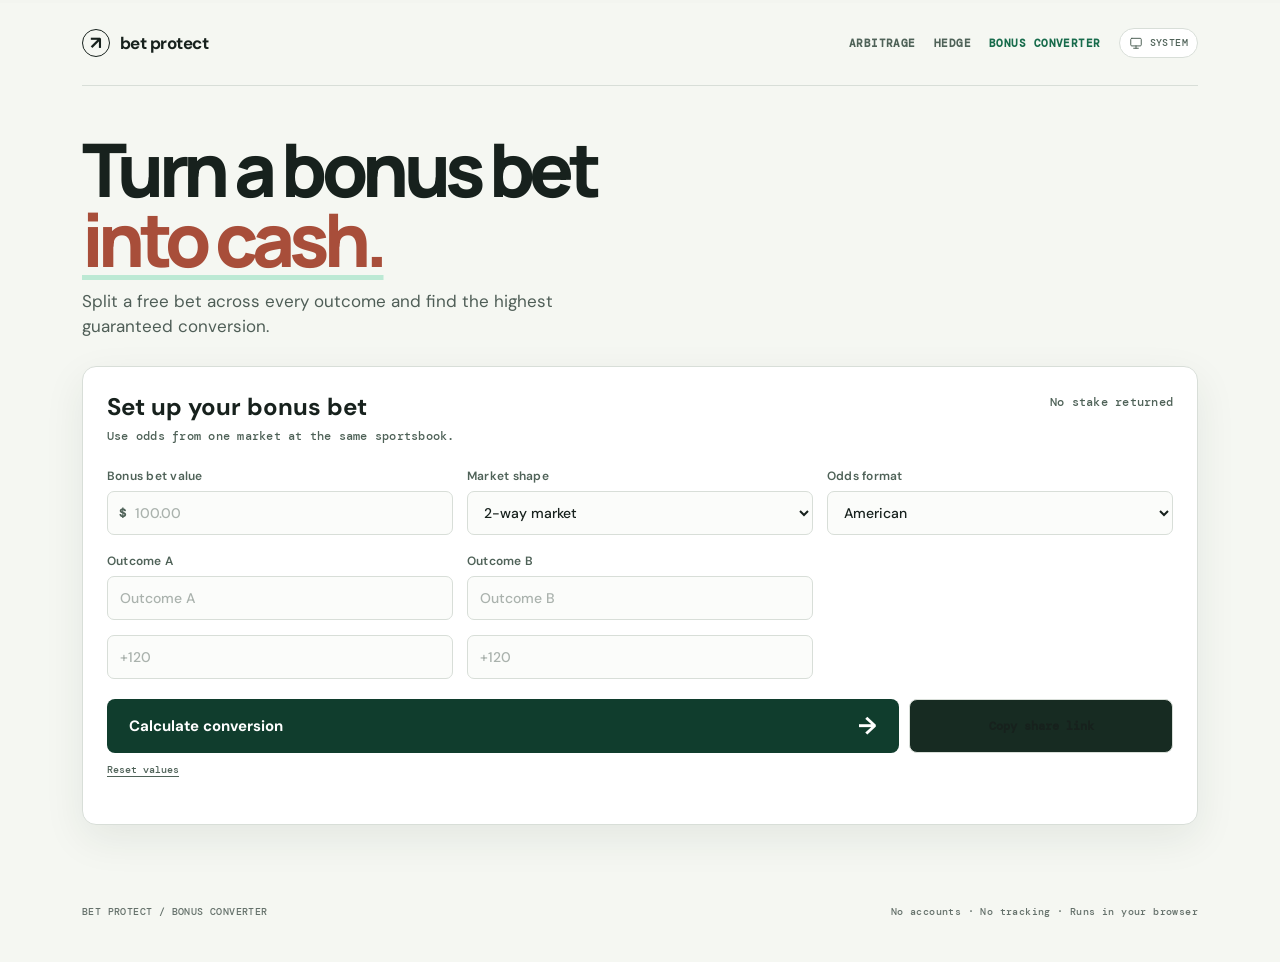
==== commit c1316dff: "updated mode toggle" ====
--- a/bonus.html
+++ b/bonus.html
@@ -12,7 +12,7 @@
     <main class="shell bonus-shell">
       <header class="topbar">
         <a class="brand" href="index.html"><span class="brand-mark" aria-hidden="true">↗</span><span>bet protect</span></a>
-        <nav class="tool-nav" aria-label="Tools"><a href="index.html">Arbitrage</a><a href="hedge.html">Hedge</a><a class="active" href="bonus.html" aria-current="page">Bonus converter</a><button class="theme-toggle" type="button" data-theme-toggle aria-pressed="false"><span class="theme-toggle-icon" aria-hidden="true"></span><span>Dark</span></button></nav>
+        <nav class="tool-nav" aria-label="Tools"><a href="index.html">Arbitrage</a><a href="hedge.html">Hedge</a><a class="active" href="bonus.html" aria-current="page">Bonus converter</a><button class="theme-toggle" type="button" data-theme-toggle><span class="theme-toggle-icon" aria-hidden="true"></span><span>System</span></button></nav>
       </header>
       <section class="intro bonus-intro" aria-labelledby="bonus-title">
         <div><h1 id="bonus-title">Turn a bonus bet<br /><em>into cash.</em></h1><p class="lede">Split a free bet across every outcome and find the highest guaranteed conversion.</p></div>
--- a/styles.css
+++ b/styles.css
@@ -11,7 +11,7 @@
 .topbar { height:86px; display:flex; align-items:center; justify-content:space-between; border-bottom:1px solid var(--line); }
 .brand { display:flex; align-items:center; gap:10px; color:var(--ink); text-decoration:none; font-weight:700; letter-spacing:-.03em; font-size:17px; }
 .tool-link { color:var(--green); text-decoration:none; font:500 11px 'DM Mono',monospace; }.tool-link:hover { color:var(--coral-ink); }
-.theme-toggle { display:inline-flex; align-items:center; gap:7px; padding:7px 9px; border:1px solid var(--line); border-radius:999px; background:var(--surface); color:var(--muted); cursor:pointer; font:500 10px 'DM Mono',monospace; text-transform:uppercase; letter-spacing:.04em; transition:color .18s,border-color .18s,background .18s,transform .18s; }.theme-toggle:hover,.theme-toggle:focus-visible { color:var(--green); border-color:var(--green); transform:translateY(-1px); outline:none; }.theme-toggle-icon { position:relative; display:block; width:12px; height:12px; border:1.5px solid currentColor; border-radius:50%; }.theme-toggle-icon::after { content:''; position:absolute; width:5px; height:5px; top:-3px; right:-3px; border-radius:50%; background:var(--surface); }
+.theme-toggle { display:inline-flex; align-items:center; gap:7px; padding:7px 9px; border:1px solid var(--line); border-radius:999px; background:var(--surface); color:var(--muted); cursor:pointer; font:500 10px 'DM Mono',monospace; text-transform:uppercase; letter-spacing:.04em; transition:color .18s,border-color .18s,background .18s,transform .18s; }.theme-toggle:hover,.theme-toggle:focus-visible { color:var(--green); border-color:var(--green); transform:translateY(-1px); outline:none; }.theme-toggle-icon { display:grid; place-items:center; width:14px; height:14px; flex:none; }.theme-toggle-icon svg { display:block; width:14px; height:14px; fill:none; stroke:currentColor; stroke-width:1.7; stroke-linecap:round; stroke-linejoin:round; }
 [data-theme="dark"] input,[data-theme="dark"] select { background:#12221b; color:var(--ink); }
 @media (prefers-color-scheme: dark) { :root:not([data-theme="light"]) input, :root:not([data-theme="light"]) select { background:#12221b; color:var(--ink); } }
 .brand-mark { display:grid; place-items:center; width:28px; height:28px; border:1px solid var(--ink); border-radius:50%; font-size:18px; line-height:1; }
@@ -214,3 +214,9 @@
 :is([data-theme="dark"], :root:not([data-theme="light"])) .add-market:hover { background:#1b3027; }
 :is([data-theme="dark"], :root:not([data-theme="light"])) .reset-book:hover { background:#402a25; color:#ffab93; }
 :is([data-theme="dark"], :root:not([data-theme="light"])) .remove-market:hover { background:#402a25; }
+:is([data-theme="dark"], :root:not([data-theme="light"])) .mode-toggle-track { background:#30483d; }
+:is([data-theme="dark"], :root:not([data-theme="light"])) .mode-toggle.is-protect .mode-toggle-track { background:#5a342c; }
+:is([data-theme="dark"], :root:not([data-theme="light"])) .calculate-button:hover { background:#176b4b; color:#fff; }
+:is([data-theme="dark"], :root:not([data-theme="light"])) input:focus,
+:is([data-theme="dark"], :root:not([data-theme="light"])) select:focus { background:#1b3027; box-shadow:0 0 0 3px rgba(113,212,168,.22); }
+:is([data-theme="dark"], :root:not([data-theme="light"])) .market-name input { background:#172b22; }
